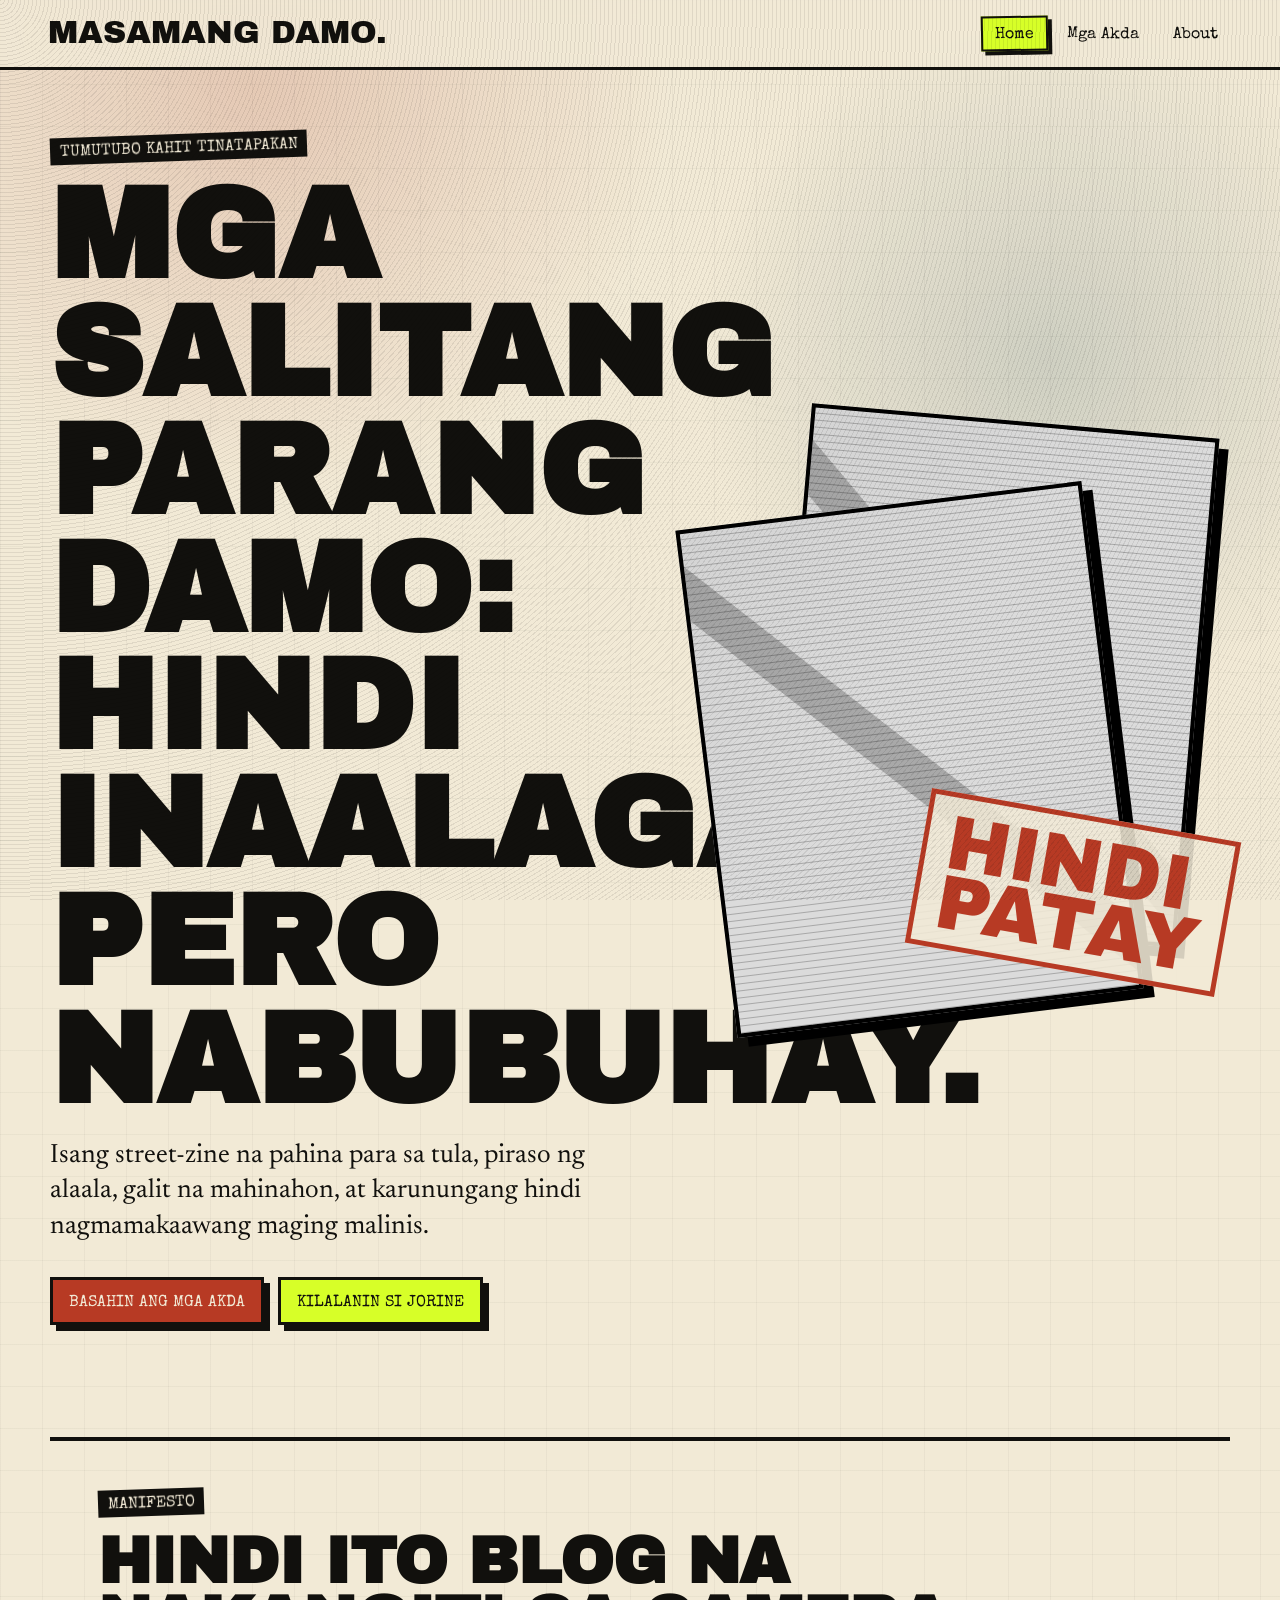
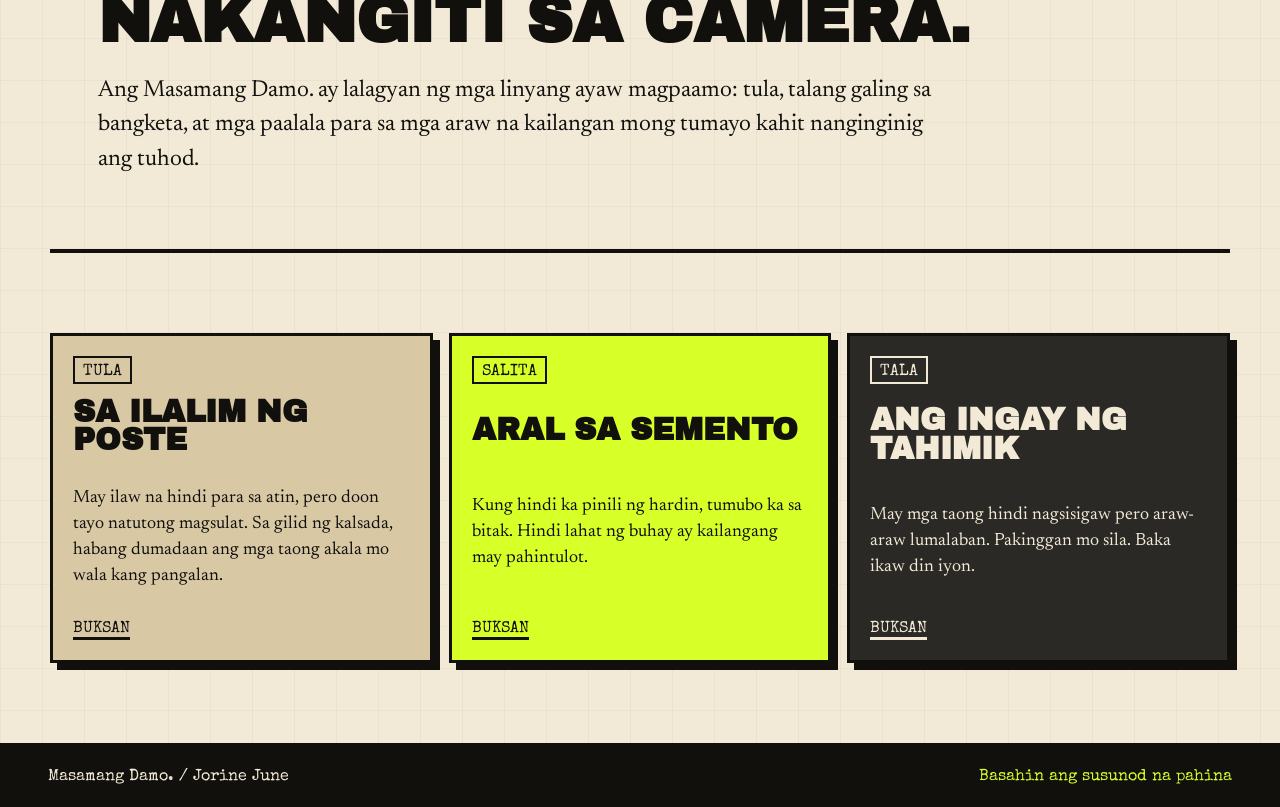
==== index.html @ 06429ad9 "Add files via upload" ====
<!DOCTYPE html>
<html lang="tl">
<head>
  <meta charset="UTF-8">
  <meta name="viewport" content="width=device-width, initial-scale=1.0">
  <title>Masamang Damo. | Tula, sugat, at salita</title>
  <meta name="description" content="Masamang Damo. ni Jorine June - mga tula, salita, at munting galit na tumutubo sa semento.">
  <link rel="preconnect" href="https://fonts.googleapis.com">
  <link rel="preconnect" href="https://fonts.gstatic.com" crossorigin>
  <link href="https://fonts.googleapis.com/css2?family=Archivo+Black&family=Newsreader:opsz,wght@6..72,400;6..72,600;6..72,700&family=Special+Elite&display=swap" rel="stylesheet">
  <link rel="stylesheet" href="styles.css">
</head>
<body>
  <div class="noise"></div>
  <div class="cursor-dot" aria-hidden="true"></div>

  <header class="site-header">
    <a class="brand glitch" href="index.html" data-text="Masamang Damo.">Masamang Damo.</a>
    <nav class="main-nav" aria-label="Pangunahing menu">
      <a class="active" href="index.html">Home</a>
      <a href="akda.html">Mga Akda</a>
      <a href="about.html">About</a>
    </nav>
  </header>

  <main>
    <section class="hero">
      <div class="hero-copy reveal">
        <p class="kicker">tumutubo kahit tinatapakan</p>
        <h1>Mga salitang parang damo: hindi inaalagaan, pero nabubuhay.</h1>
        <p class="lead">Isang street-zine na pahina para sa tula, piraso ng alaala, galit na mahinahon, at karunungang hindi nagmamakaawang maging malinis.</p>
        <div class="hero-actions">
          <a class="btn primary" href="akda.html">Basahin ang mga akda</a>
          <a class="btn ghost" href="about.html">Kilalanin si Jorine</a>
        </div>
      </div>

      <div class="hero-collage reveal delay-1" aria-label="Collage ng zine at halamang tumutubo sa lungsod">
        <div class="collage-img img-a" role="img" aria-label="Halaman sa madilim na kanto" style="--photo: url('https://images.unsplash.com/photo-1493246507139-91e8fad9978e?auto=format&fit=crop&w=900&q=80')"></div>
        <div class="collage-img img-b" role="img" aria-label="Lumang papel at sulat" style="--photo: url('https://images.unsplash.com/photo-1516383740770-fbcc5ccbece0?auto=format&fit=crop&w=900&q=80')"></div>
        <div class="stamp">hindi<br>patay</div>
      </div>
    </section>

    <section class="manifesto reveal">
      <p class="section-tag">manifesto</p>
      <h2>Hindi ito blog na nakangiti sa camera.</h2>
      <p>Ang Masamang Damo. ay lalagyan ng mga linyang ayaw magpaamo: tula, talang galing sa bangketa, at mga paalala para sa mga araw na kailangan mong tumayo kahit nanginginig ang tuhod.</p>
    </section>

    <section class="featured-grid" aria-label="Tampok na akda">
      <article class="feature-piece reveal">
        <span class="type-label">tula</span>
        <h3>Sa Ilalim ng Poste</h3>
        <p>May ilaw na hindi para sa atin, pero doon tayo natutong magsulat. Sa gilid ng kalsada, habang dumadaan ang mga taong akala mo wala kang pangalan.</p>
        <a href="akda.html#poste">Buksan</a>
      </article>
      <article class="feature-piece torn reveal delay-1">
        <span class="type-label">salita</span>
        <h3>Aral sa Semento</h3>
        <p>Kung hindi ka pinili ng hardin, tumubo ka sa bitak. Hindi lahat ng buhay ay kailangang may pahintulot.</p>
        <a href="akda.html#semento">Buksan</a>
      </article>
      <article class="feature-piece dark reveal delay-2">
        <span class="type-label">tala</span>
        <h3>Ang Ingay ng Tahimik</h3>
        <p>May mga taong hindi nagsisigaw pero araw-araw lumalaban. Pakinggan mo sila. Baka ikaw din iyon.</p>
        <a href="akda.html#tahimik">Buksan</a>
      </article>
    </section>
  </main>

  <footer class="site-footer">
    <p>Masamang Damo. / Jorine June</p>
    <a href="akda.html">Basahin ang susunod na pahina</a>
  </footer>

  <script src="script.js"></script>
</body>
</html>
---- styles.css ----
:root {
  --ink: #11100d;
  --paper: #f2ead6;
  --old-paper: #d8c8a4;
  --acid: #d7ff28;
  --rust: #b73a24;
  --blue: #1d4f6f;
  --ash: #2a2925;
  --line: rgba(17, 16, 13, 0.28);
  --shadow: 10px 10px 0 var(--ink);
}

* {
  box-sizing: border-box;
}

html {
  scroll-behavior: smooth;
}

body {
  margin: 0;
  min-height: 100vh;
  color: var(--ink);
  background:
    linear-gradient(90deg, rgba(17, 16, 13, 0.04) 1px, transparent 1px) 0 0 / 42px 42px,
    linear-gradient(rgba(17, 16, 13, 0.035) 1px, transparent 1px) 0 0 / 42px 42px,
    var(--paper);
  font-family: "Newsreader", Georgia, serif;
  overflow-x: hidden;
}

body::before {
  content: "";
  position: fixed;
  inset: 0;
  pointer-events: none;
  background:
    radial-gradient(circle at 20% 10%, rgba(183, 58, 36, 0.18), transparent 26rem),
    radial-gradient(circle at 82% 40%, rgba(29, 79, 111, 0.16), transparent 22rem);
  mix-blend-mode: multiply;
  z-index: -2;
}

a {
  color: inherit;
  text-decoration: none;
}

img {
  display: block;
  max-width: 100%;
}

.noise {
  position: fixed;
  inset: 0;
  pointer-events: none;
  opacity: 0.16;
  z-index: 50;
  background-image:
    repeating-radial-gradient(circle at 0 0, rgba(17, 16, 13, 0.55) 0 1px, transparent 1px 4px);
  mix-blend-mode: multiply;
}

.cursor-dot {
  position: fixed;
  left: 0;
  top: 0;
  width: 18px;
  height: 18px;
  border: 2px solid var(--rust);
  border-radius: 999px;
  pointer-events: none;
  transform: translate(-50%, -50%);
  z-index: 60;
  opacity: 0;
  transition: width 160ms ease, height 160ms ease, opacity 200ms ease;
}

.cursor-dot.is-hot {
  width: 42px;
  height: 42px;
  background: rgba(215, 255, 40, 0.22);
}

.site-header {
  position: sticky;
  top: 0;
  z-index: 20;
  display: flex;
  align-items: center;
  justify-content: space-between;
  gap: 1rem;
  padding: 1rem clamp(1rem, 4vw, 3rem);
  border-bottom: 3px solid var(--ink);
  background: rgba(242, 234, 214, 0.88);
  backdrop-filter: blur(10px);
}

.brand {
  position: relative;
  font-family: "Archivo Black", Impact, sans-serif;
  font-size: clamp(1.15rem, 3vw, 2rem);
  text-transform: uppercase;
  line-height: 0.95;
}

.glitch::before,
.glitch::after {
  content: attr(data-text);
  position: absolute;
  inset: 0;
  opacity: 0;
  pointer-events: none;
}

.glitch::before {
  color: var(--rust);
  transform: translate(-2px, 1px);
}

.glitch::after {
  color: var(--blue);
  transform: translate(2px, -1px);
}

.glitch:hover::before,
.glitch:hover::after {
  opacity: 0.72;
  animation: jitter 420ms steps(2, end) infinite;
}

.main-nav {
  display: flex;
  flex-wrap: wrap;
  justify-content: flex-end;
  gap: 0.35rem;
  font-family: "Special Elite", Courier, monospace;
}

.main-nav a {
  padding: 0.55rem 0.75rem 0.4rem;
  border: 2px solid transparent;
  transform: rotate(-1deg);
}

.main-nav a:nth-child(2) {
  transform: rotate(1deg);
}

.main-nav a:hover,
.main-nav a.active {
  border-color: var(--ink);
  background: var(--acid);
  box-shadow: 4px 4px 0 var(--ink);
}

main {
  width: min(1180px, calc(100% - 2rem));
  margin: 0 auto;
}

.hero {
  min-height: calc(100vh - 78px);
  display: grid;
  grid-template-columns: minmax(0, 1.06fr) minmax(300px, 0.94fr);
  align-items: center;
  gap: clamp(2rem, 5vw, 5rem);
  padding: 4rem 0 5rem;
}

.kicker,
.section-tag,
.type-label,
.work-meta {
  font-family: "Special Elite", Courier, monospace;
  text-transform: uppercase;
  letter-spacing: 0;
}

.kicker,
.section-tag {
  display: inline-block;
  margin: 0 0 1rem;
  padding: 0.45rem 0.6rem 0.25rem;
  color: var(--paper);
  background: var(--ink);
  transform: rotate(-2deg);
}

h1,
h2,
h3 {
  margin: 0;
  font-family: "Archivo Black", Impact, sans-serif;
  line-height: 0.92;
  text-transform: uppercase;
}

h1 {
  max-width: 12ch;
  font-size: clamp(3.2rem, 10vw, 8.6rem);
}

.page-intro h1,
.about-copy h1 {
  max-width: none;
}

h2 {
  font-size: clamp(2rem, 5vw, 4.6rem);
}

h3 {
  font-size: clamp(1.3rem, 2.4vw, 2.2rem);
}

.lead {
  max-width: 720px;
  margin: 1.2rem 0 0;
  font-size: clamp(1.2rem, 2.4vw, 1.65rem);
  line-height: 1.35;
}

.hero-actions {
  display: flex;
  flex-wrap: wrap;
  gap: 0.85rem;
  margin-top: 2rem;
}

.btn {
  display: inline-flex;
  align-items: center;
  justify-content: center;
  min-height: 48px;
  padding: 0.85rem 1rem 0.65rem;
  border: 3px solid var(--ink);
  font-family: "Special Elite", Courier, monospace;
  text-transform: uppercase;
  box-shadow: 6px 6px 0 var(--ink);
  transition: transform 160ms ease, box-shadow 160ms ease;
}

.btn:hover {
  transform: translate(4px, 4px) rotate(-1deg);
  box-shadow: 2px 2px 0 var(--ink);
}

.btn.primary {
  background: var(--rust);
  color: var(--paper);
}

.btn.ghost {
  background: var(--acid);
}

.hero-collage {
  position: relative;
  min-height: 620px;
}

.collage-img {
  position: absolute;
  width: min(78%, 430px);
  aspect-ratio: 4 / 5;
  border: 4px solid var(--ink);
  background:
    linear-gradient(135deg, rgba(215, 255, 40, 0.34), transparent 42%),
    linear-gradient(45deg, transparent 0 46%, rgba(17, 16, 13, 0.22) 46% 52%, transparent 52%),
    var(--photo) center / cover,
    repeating-linear-gradient(0deg, rgba(17, 16, 13, 0.22) 0 1px, transparent 1px 7px),
    var(--old-paper);
  background-blend-mode: multiply, normal, luminosity, multiply, normal;
  filter: grayscale(1) contrast(1.25);
  box-shadow: var(--shadow);
}

.img-a {
  top: 0;
  right: 2rem;
  transform: rotate(5deg);
}

.img-b {
  bottom: 1.5rem;
  left: 0;
  transform: rotate(-7deg);
}

.stamp {
  position: absolute;
  right: 0;
  bottom: 4.3rem;
  padding: 1rem 1.2rem 0.7rem;
  border: 5px solid var(--rust);
  color: var(--rust);
  background: rgba(242, 234, 214, 0.88);
  font-family: "Archivo Black", Impact, sans-serif;
  font-size: clamp(2.3rem, 6vw, 4.8rem);
  line-height: 0.78;
  text-transform: uppercase;
  transform: rotate(10deg);
  animation: stampPulse 2.8s ease-in-out infinite;
}

.manifesto,
.beliefs,
.contact-panel {
  margin: 2rem 0;
  padding: clamp(1.5rem, 4vw, 3rem);
  border-top: 4px solid var(--ink);
  border-bottom: 4px solid var(--ink);
}

.manifesto p:not(.section-tag),
.contact-panel p,
.about-copy p:not(.lead) {
  max-width: 860px;
  font-size: clamp(1.1rem, 2vw, 1.45rem);
  line-height: 1.5;
}

.featured-grid {
  display: grid;
  grid-template-columns: repeat(3, minmax(0, 1fr));
  gap: 1rem;
  padding: 3rem 0 5rem;
}

.feature-piece {
  min-height: 330px;
  display: flex;
  flex-direction: column;
  align-items: flex-start;
  justify-content: space-between;
  padding: 1.25rem;
  border: 3px solid var(--ink);
  background: var(--old-paper);
  box-shadow: 7px 7px 0 var(--ink);
  transform: rotate(-1deg);
}

.feature-piece:nth-child(2) {
  transform: rotate(1.5deg);
}

.feature-piece.dark {
  color: var(--paper);
  background: var(--ash);
}

.feature-piece.torn {
  background:
    linear-gradient(135deg, transparent 0 12px, var(--acid) 12px),
    var(--acid);
}

.feature-piece p {
  font-size: 1.12rem;
  line-height: 1.45;
}

.feature-piece a {
  border-bottom: 3px solid currentColor;
  font-family: "Special Elite", Courier, monospace;
  text-transform: uppercase;
}

.type-label {
  padding: 0.35rem 0.5rem 0.15rem;
  border: 2px solid currentColor;
}

.page-intro {
  padding: 5rem 0 2rem;
}

.filter-bar {
  position: sticky;
  top: 76px;
  z-index: 10;
  display: flex;
  flex-wrap: wrap;
  gap: 0.6rem;
  padding: 1rem 0;
  background: rgba(242, 234, 214, 0.92);
  backdrop-filter: blur(8px);
}

.filter-btn {
  min-height: 44px;
  padding: 0.65rem 0.8rem 0.45rem;
  border: 2px solid var(--ink);
  color: var(--ink);
  background: transparent;
  font: 1rem "Special Elite", Courier, monospace;
  text-transform: uppercase;
  cursor: pointer;
}

.filter-btn:hover,
.filter-btn.active {
  background: var(--ink);
  color: var(--paper);
}

.works-list {
  display: grid;
  gap: 1rem;
  padding: 2rem 0 5rem;
}

.work-item {
  display: grid;
  grid-template-columns: 210px minmax(0, 1fr);
  gap: 1.5rem;
  padding: clamp(1.2rem, 3vw, 2rem);
  border: 3px solid var(--ink);
  background: rgba(242, 234, 214, 0.72);
  box-shadow: 7px 7px 0 var(--ink);
  transition: opacity 220ms ease, transform 220ms ease;
}

.work-item.is-hidden {
  display: none;
}

.work-meta {
  display: flex;
  flex-direction: column;
  gap: 0.6rem;
  color: var(--rust);
}

.work-body h2 {
  margin-bottom: 1rem;
  font-size: clamp(1.8rem, 4vw, 4rem);
}

.work-body p {
  max-width: 780px;
  font-size: clamp(1.14rem, 2vw, 1.38rem);
  line-height: 1.55;
}

.about-hero {
  min-height: calc(100vh - 78px);
  display: grid;
  grid-template-columns: minmax(280px, 0.75fr) minmax(0, 1fr);
  align-items: center;
  gap: clamp(2rem, 5vw, 5rem);
  padding: 4rem 0;
}

.about-image {
  position: relative;
}

.portrait-photo {
  width: 100%;
  aspect-ratio: 4 / 5;
  border: 4px solid var(--ink);
  background:
    linear-gradient(135deg, rgba(183, 58, 36, 0.3), transparent 38%),
    var(--photo) center / cover,
    repeating-linear-gradient(90deg, rgba(17, 16, 13, 0.2) 0 1px, transparent 1px 8px),
    var(--old-paper);
  background-blend-mode: multiply, luminosity, multiply, normal;
  filter: grayscale(1) contrast(1.2);
  box-shadow: var(--shadow);
  transform: rotate(-3deg);
}

.photo-note {
  position: absolute;
  right: -0.8rem;
  bottom: 2rem;
  padding: 0.55rem 0.7rem 0.35rem;
  border: 2px solid var(--ink);
  background: var(--acid);
  font-family: "Special Elite", Courier, monospace;
  transform: rotate(5deg);
}

.belief-strip {
  display: grid;
  grid-template-columns: repeat(4, minmax(0, 1fr));
  gap: 0.8rem;
}

.belief-strip span {
  min-height: 150px;
  display: flex;
  align-items: center;
  padding: 1rem;
  border: 3px solid var(--ink);
  background: var(--paper);
  font-family: "Archivo Black", Impact, sans-serif;
  font-size: clamp(1.1rem, 2.2vw, 1.8rem);
  line-height: 1;
  text-transform: uppercase;
}

.belief-strip span:nth-child(2) {
  background: var(--rust);
  color: var(--paper);
}

.belief-strip span:nth-child(3) {
  background: var(--blue);
  color: var(--paper);
}

.belief-strip span:nth-child(4) {
  background: var(--acid);
}

.contact-panel a {
  border-bottom: 3px solid var(--rust);
}

.site-footer {
  display: flex;
  justify-content: space-between;
  gap: 1rem;
  padding: 1.4rem clamp(1rem, 4vw, 3rem);
  border-top: 3px solid var(--ink);
  background: var(--ink);
  color: var(--paper);
  font-family: "Special Elite", Courier, monospace;
}

.site-footer p {
  margin: 0;
}

.site-footer a {
  color: var(--acid);
}

.js-ready .reveal {
  opacity: 0;
  transform: translateY(26px) rotate(-0.4deg);
  transition: opacity 700ms ease, transform 700ms cubic-bezier(0.2, 0.8, 0.2, 1);
}

.reveal,
.js-ready .reveal.is-visible {
  opacity: 1;
  transform: translateY(0) rotate(0);
}

.delay-1 {
  transition-delay: 120ms;
}

.delay-2 {
  transition-delay: 240ms;
}

@keyframes jitter {
  0% { clip-path: inset(0 0 70% 0); }
  35% { clip-path: inset(45% 0 25% 0); }
  70% { clip-path: inset(12% 0 55% 0); }
  100% { clip-path: inset(78% 0 0 0); }
}

@keyframes stampPulse {
  0%, 100% { transform: rotate(10deg) scale(1); }
  50% { transform: rotate(7deg) scale(1.04); }
}

@media (max-width: 820px) {
  .site-header,
  .site-footer {
    align-items: flex-start;
    flex-direction: column;
  }

  .main-nav {
    justify-content: flex-start;
  }

  .hero,
  .about-hero,
  .work-item {
    grid-template-columns: 1fr;
  }

  .hero {
    padding-top: 2.5rem;
  }

  .hero-collage {
    min-height: 500px;
  }

  .featured-grid,
  .belief-strip {
    grid-template-columns: 1fr;
  }

  .filter-bar {
    top: 119px;
  }

  .work-meta {
    flex-direction: row;
    flex-wrap: wrap;
  }
}

@media (max-width: 520px) {
  main {
    width: min(100% - 1rem, 1180px);
  }

  h1 {
    font-size: clamp(2.85rem, 17vw, 5.2rem);
  }

  .hero-collage {
    min-height: 390px;
  }

  .collage-img {
    width: 76%;
  }

  .img-a {
    right: 0.5rem;
  }

  .stamp {
    right: 0.2rem;
    bottom: 2.4rem;
  }

  .filter-bar {
    top: 126px;
  }

  .cursor-dot {
    display: none;
  }
}

@media (prefers-reduced-motion: reduce) {
  *,
  *::before,
  *::after {
    animation-duration: 0.01ms !important;
    animation-iteration-count: 1 !important;
    scroll-behavior: auto !important;
    transition-duration: 0.01ms !important;
  }
}
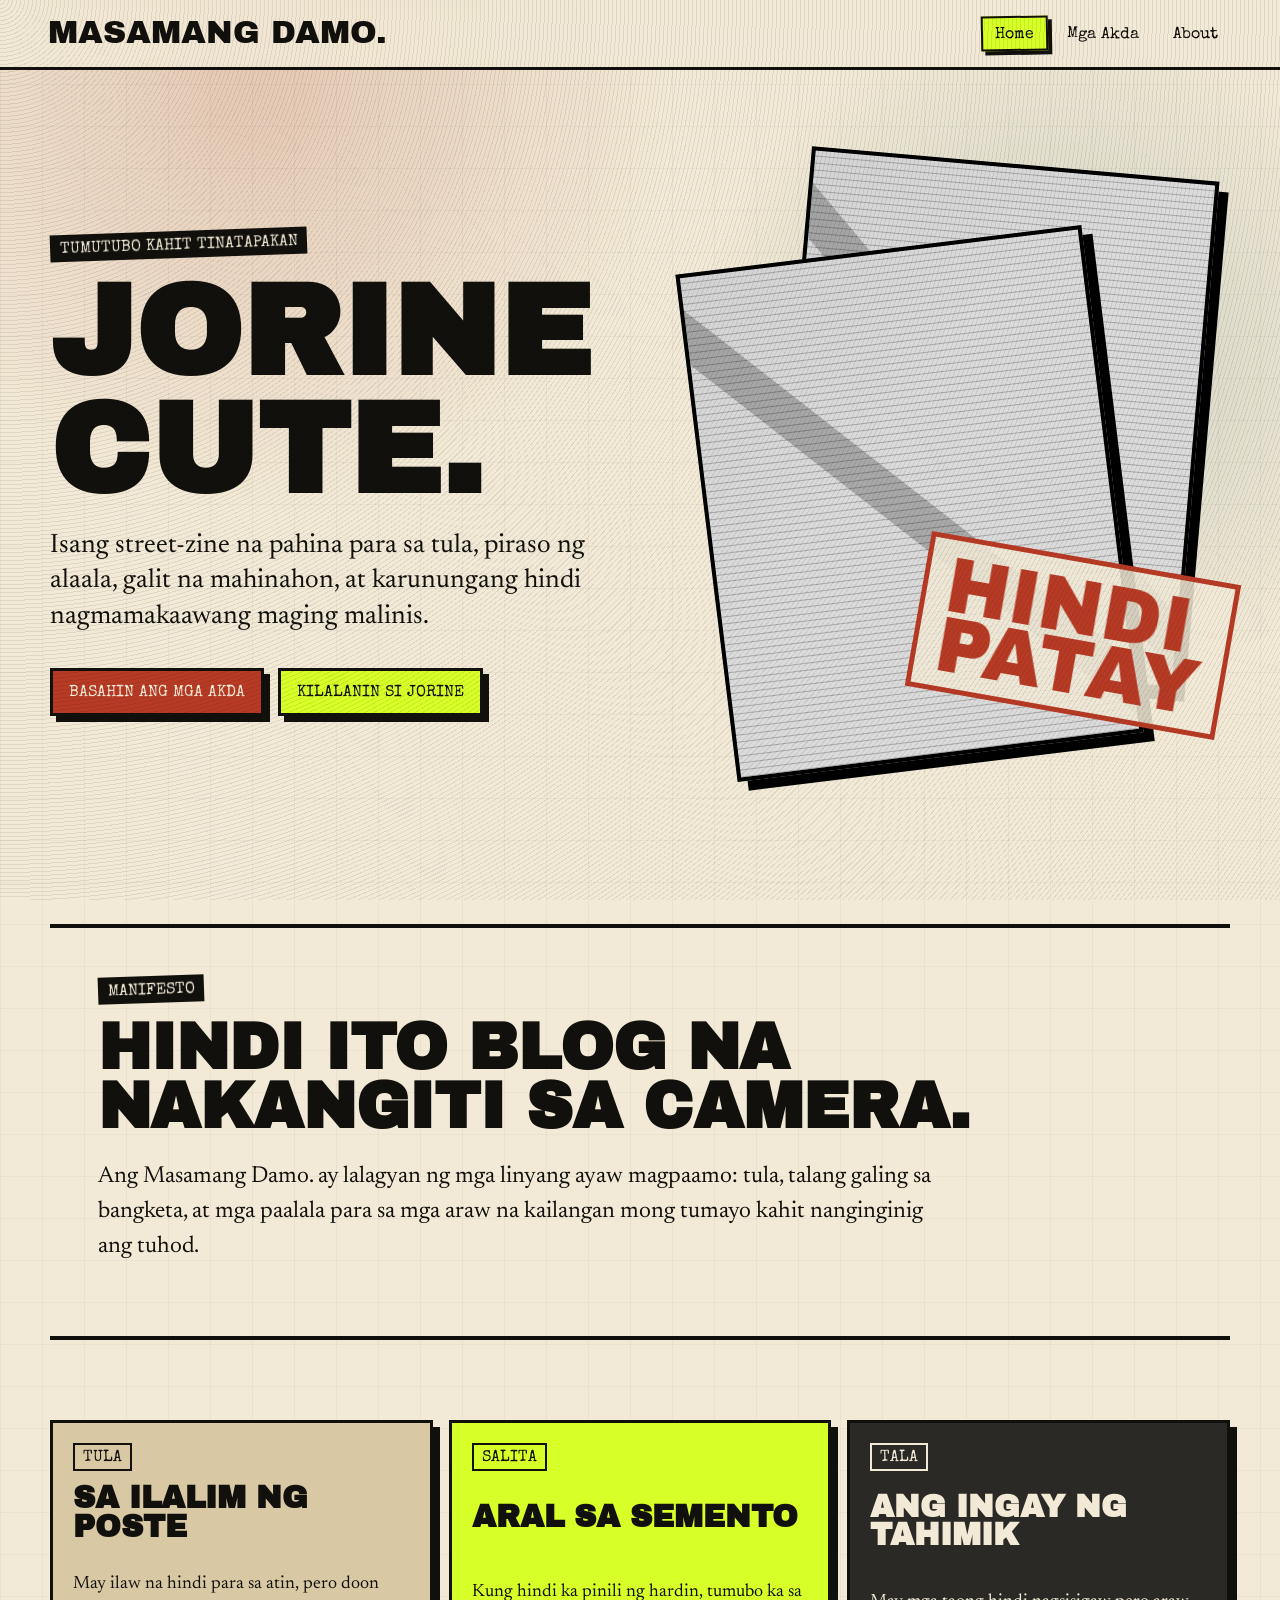
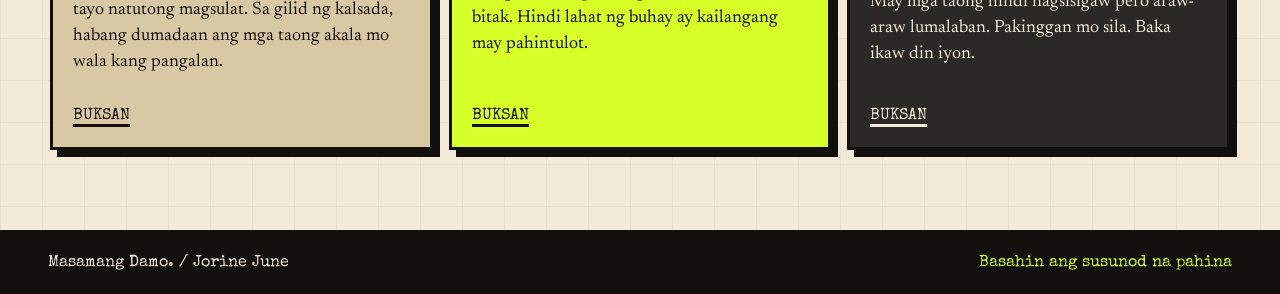
==== commit 7752caa1: "Update index.html" ====
--- a/index.html
+++ b/index.html
@@ -27,7 +27,7 @@
     <section class="hero">
       <div class="hero-copy reveal">
         <p class="kicker">tumutubo kahit tinatapakan</p>
-        <h1>Mga salitang parang damo: hindi inaalagaan, pero nabubuhay.</h1>
+        <h1>Jorine Cute.</h1>
         <p class="lead">Isang street-zine na pahina para sa tula, piraso ng alaala, galit na mahinahon, at karunungang hindi nagmamakaawang maging malinis.</p>
         <div class="hero-actions">
           <a class="btn primary" href="akda.html">Basahin ang mga akda</a>
